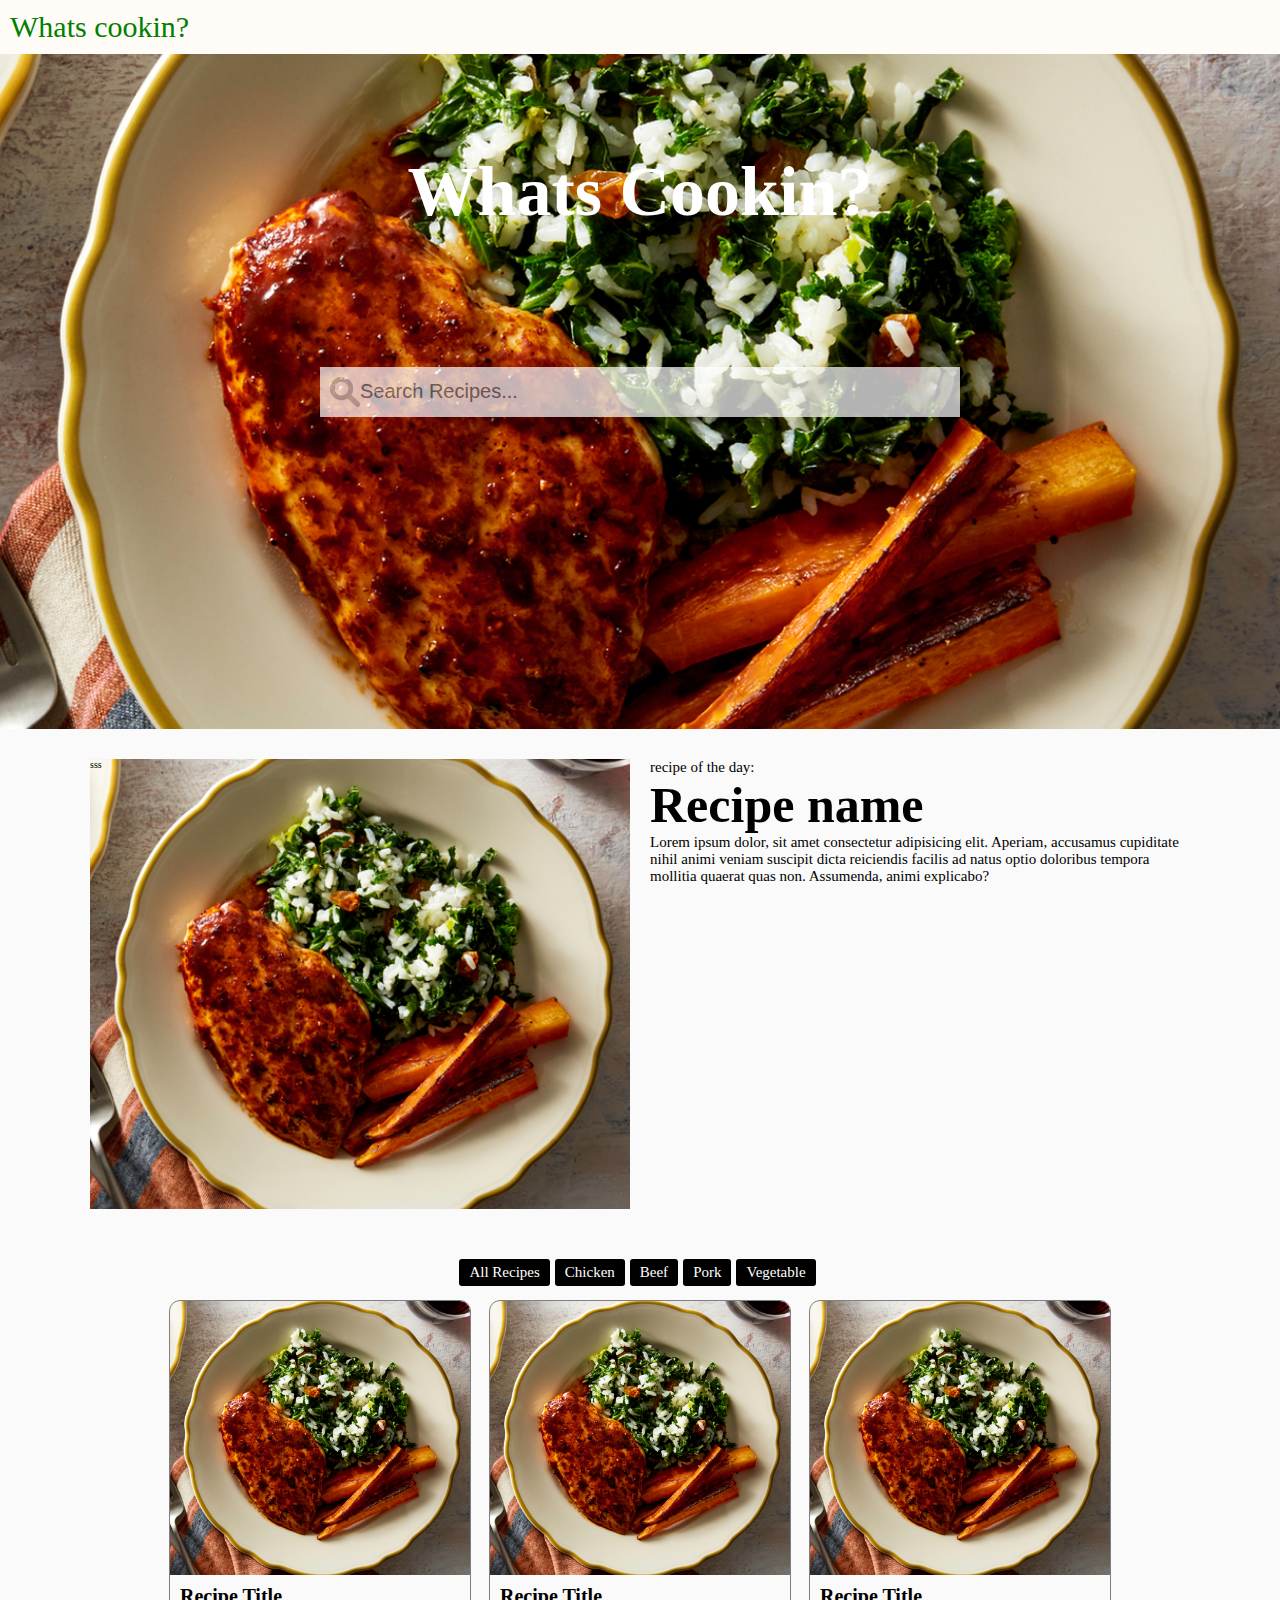
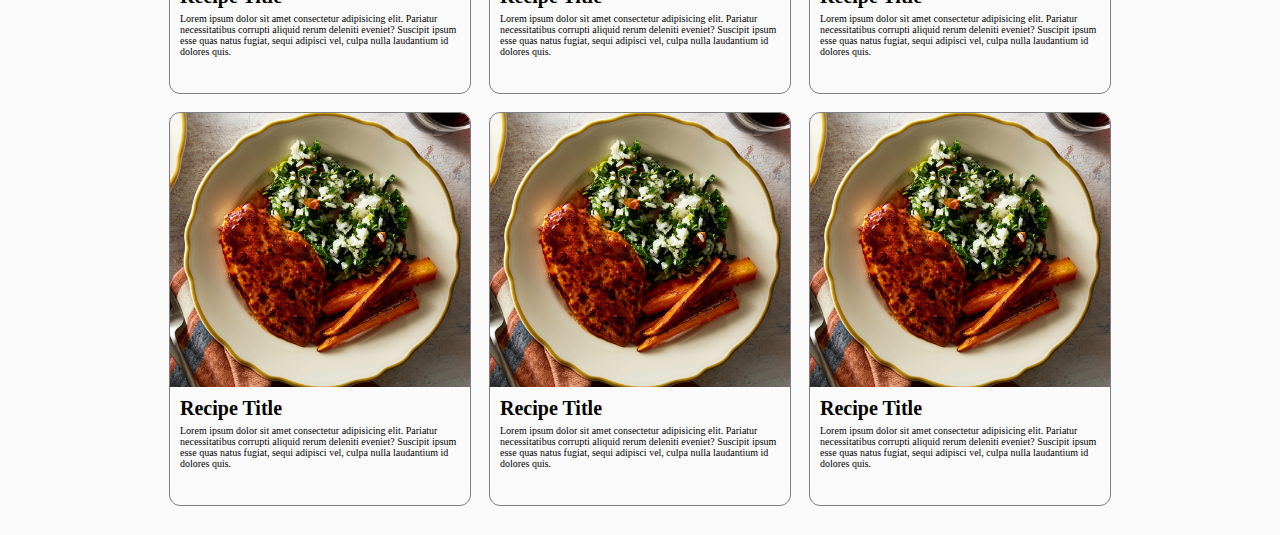
==== index.html @ bb78368f "alpha build" ====
<!DOCTYPE html>
<html>
  <head>
    <title>Static Main Menu</title>
    <link rel="stylesheet" href="general.css" />
  </head>
  <body>
    <div class="head" id="header">
      <header>
        <div class="nav-container">
          <p class="logo"><a href="index.html">Whats cookin?</a></p>

          <nav>
            <ul class="nav-links">
              <li class="nav-link"><a href="about.html"></a></li>
              <li class="nav-link"><a href="index.html"></a></li>
            </ul>
          </nav>
        </div>
      </header>
    </div>
    <div class="hero">
      <h1 class="heroText">Whats Cookin?</h1>
      <div class="searchBar">
        <input
          type="text"
          name="Whats cookin?"
          placeholder="Search Recipes..."
        />
      </div>
    </div>

    <div class="featureRecipe">
      <div class="featureImg">
sss
      </div>
      <div class="featureText">
        <p class="rod">recipe of the day:</p>
        <h1 class="featureRecipeTitle">Recipe name</h1>
        <p class="featureRecipeDescription">
          Lorem ipsum dolor, sit amet consectetur adipisicing elit. Aperiam,
          accusamus cupiditate nihil animi veniam suscipit dicta reiciendis
          facilis ad natus optio doloribus tempora mollitia quaerat quas non.
          Assumenda, animi explicabo?
        </p>
      </div>
    </div>

    <!-- <div class="container">
      <div class="filters">
        <h2>filters</h2>
        <p>filter options</p>
      </div> -->

      <div class="container">
      <nav class="filter">
      <a href="" >All Recipes</a>
      <a href="" >Chicken</a>
      <a href="" >Beef</a>
      <a href="" >Pork</a>
      <a href="" >Vegetable</a>
      </nav>

      <div class="gallery">
        <figure class="gallery-item">
          <div class="galleryImgContain">
            <img
              class="gallery-image"
              src="images/0101_FPP_Chicken-Rice_97338_WEB_SQ.png"
              alt="person writing in a notebook beside by an iPad, laptop, printed photos, spectacles, and a cup of coffee on a saucer"
            />
          </div>
          <figcaption class="recipeCaption">
            <h1 class="recipeTitle">Recipe Title</h1>
            <p class="recipeDescription">
              Lorem ipsum dolor sit amet consectetur adipisicing elit. Pariatur
              necessitatibus corrupti aliquid rerum deleniti eveniet? Suscipit
              ipsum esse quas natus fugiat, sequi adipisci vel, culpa nulla
              laudantium id dolores quis.
            </p>
          </figcaption>
        </figure>

        <figure class="gallery-item">
          <div class="galleryImgContain">
            <img
              class="gallery-image"
              src="images/0101_FPP_Chicken-Rice_97338_WEB_SQ.png"
              alt="person writing in a notebook beside by an iPad, laptop, printed photos, spectacles, and a cup of coffee on a saucer"
            />
          </div>
          <figcaption class="recipeCaption">
            <h1 class="recipeTitle">Recipe Title</h1>
            <p class="recipeDescription">
              Lorem ipsum dolor sit amet consectetur adipisicing elit. Pariatur
              necessitatibus corrupti aliquid rerum deleniti eveniet? Suscipit
              ipsum esse quas natus fugiat, sequi adipisci vel, culpa nulla
              laudantium id dolores quis.
            </p>
          </figcaption>
        </figure>

        <figure class="gallery-item">
          <div class="galleryImgContain">
            <img
              class="gallery-image"
              src="images/0101_FPP_Chicken-Rice_97338_WEB_SQ.png"
              alt="person writing in a notebook beside by an iPad, laptop, printed photos, spectacles, and a cup of coffee on a saucer"
            />
          </div>
          <figcaption class="recipeCaption">
            <h1 class="recipeTitle">Recipe Title</h1>
            <p class="recipeDescription">
              Lorem ipsum dolor sit amet consectetur adipisicing elit. Pariatur
              necessitatibus corrupti aliquid rerum deleniti eveniet? Suscipit
              ipsum esse quas natus fugiat, sequi adipisci vel, culpa nulla
              laudantium id dolores quis.
            </p>
          </figcaption>
        </figure>

        <figure class="gallery-item">
          <div class="galleryImgContain">
            <img
              class="gallery-image"
              src="images/0101_FPP_Chicken-Rice_97338_WEB_SQ.png"
              alt="person writing in a notebook beside by an iPad, laptop, printed photos, spectacles, and a cup of coffee on a saucer"
            />
          </div>
          <figcaption class="recipeCaption">
            <h1 class="recipeTitle">Recipe Title</h1>
            <p class="recipeDescription">
              Lorem ipsum dolor sit amet consectetur adipisicing elit. Pariatur
              necessitatibus corrupti aliquid rerum deleniti eveniet? Suscipit
              ipsum esse quas natus fugiat, sequi adipisci vel, culpa nulla
              laudantium id dolores quis.
            </p>
          </figcaption>
        </figure>

        <figure class="gallery-item">
          <div class="galleryImgContain">
            <img
              class="gallery-image"
              src="images/0101_FPP_Chicken-Rice_97338_WEB_SQ.png"
              alt="person writing in a notebook beside by an iPad, laptop, printed photos, spectacles, and a cup of coffee on a saucer"
            />
          </div>
          <figcaption class="recipeCaption">
            <h1 class="recipeTitle">Recipe Title</h1>
            <p class="recipeDescription">
              Lorem ipsum dolor sit amet consectetur adipisicing elit. Pariatur
              necessitatibus corrupti aliquid rerum deleniti eveniet? Suscipit
              ipsum esse quas natus fugiat, sequi adipisci vel, culpa nulla
              laudantium id dolores quis.
            </p>
          </figcaption>
        </figure>

        <figure class="gallery-item">
          <div class="galleryImgContain">
            <img
              class="gallery-image"
              src="images/0101_FPP_Chicken-Rice_97338_WEB_SQ.png"
              alt="person writing in a notebook beside by an iPad, laptop, printed photos, spectacles, and a cup of coffee on a saucer"
            />
          </div>
          <figcaption class="recipeCaption">
            <h1 class="recipeTitle">Recipe Title</h1>
            <p class="recipeDescription">
              Lorem ipsum dolor sit amet consectetur adipisicing elit. Pariatur
              necessitatibus corrupti aliquid rerum deleniti eveniet? Suscipit
              ipsum esse quas natus fugiat, sequi adipisci vel, culpa nulla
              laudantium id dolores quis.
            </p>
          </figcaption>
        </figure>
      </div>
    </div>

    <!-- <div class="hero-image">
      <div class="hero-text">
        <h1>I am John Doe</h1>
        <p>And I'm a Photographer</p>
        <button>Hire me</button>
      </div>
    </div>

    <div id="content">
      <figure class="oneRec">
        <img
          src="images/0101_FPP_Chicken-Rice_97338_WEB_SQ.png"
          alt="FPP Chicken Rice"
        />
        <figcaption>Ancho-Orange Chicken</figcaption>
      </figure>

      <figure class="oneRecOdd">
        <img
          src="images/0101_FPP_Chicken-Rice_97338_WEB_SQ.png"
          alt="FPP Chicken Rice"
        />
        <figcaption>Ancho-Orange Chicken</figcaption>
      </figure>

      <figure class="oneRec">
        <img
          src="images/0101_FPP_Chicken-Rice_97338_WEB_SQ.png"
          alt="FPP Chicken Rice"
        />
        <figcaption>Ancho-Orange Chicken</figcaption>
      </figure>
    </div> -->
    
  </body>
</html>
---- general.css ----
@import url(https://fonts.googleapis.com/css?family=Montserrat:500);

:root {
  /* Base font size */
  font-size: 10px;
}

*,
*::before,
*::after {
  box-sizing: border-box;
}

body {
  min-height: 100vh;
  background-color: #fafafa;
  margin: 0;
}

/* Nav */
.nav-container {
  width: 90%;
  margin: 0;
}

header {
  background-color: #fffbf7;
  height: auto;
}

header::after {
  content: "";
  display: table;
  clear: both;
}

.logo {
  float: left;
  margin: 1rem;
  font-size: 3rem;
  margin-bottom: 1rem;
  color: green;
}

a:link { 
	text-decoration: none;
	color: green;
}


a:visited { 
	text-decoration: none; 
	color: green;
}


a:hover { 
	text-decoration: none; 
	color: green;
}

ssd
a:active { 
	text-decoration: none; 
	color: green;
}

nav {
  float: right;
}

nav ul {
  margin: 0;
  padding: 0;
  list-style: none;
}

nav li {
  display: inline-block;
  font-size: 1.5rem;
  margin-left: 1.5rem;
  margin-top: 1rem;
}

/* Hero Image */
.hero {
  background-image: url("images/0101_FPP_Chicken-Rice_97338_WEB_SQ_hi_res.jpg");
  /* Position and center the image to scale nicely on all screens */
  background-position: center;
  background-repeat: no-repeat;
  background-size: cover;
  position: relative;
  height: 75vh;
  margin: 0 0 3rem 0;
}

.heroText {
  text-align: center;
  position: absolute;
  top: 10%;
  left: 50%;
  transform: translate(-50%, -20%);
  color: white;
  font-size: 7rem;
}

.searchBar {
  text-align: center;
  position: absolute;
  top: 50%;
  left: 50%;
  transform: translate(-50%, -50%);
  color: white;
}

.searchBar input {
  width: 50vw;
  height: 5rem;
  opacity: 70%;
  border-style: hidden;
}

input[type="text"] {
  background-image: url("images/searchIcon.png");
  background-size: 3rem;
  background-position: 10px 10px;
  background-repeat: no-repeat;
  padding-left: 40px;
  font-size: 2rem;
}

.heading {
  font-family: "Montserrat", Arial, sans-serif;
  font-size: 4rem;
  font-weight: 500;
  line-height: 1.5;
  text-align: center;
  padding: 3.5rem 0;
  color: #1a1a1a;
}

.heading span {
  display: block;
}

/* Feature Recipe */
.featureRecipe {
  display: flex;
  max-width: 110rem;
  margin: 0 auto 5rem auto
}

.featureRecipe div {
  flex: 1;
  
}

.featureImg {
  background-image: url("images/0101_FPP_Chicken-Rice_97338_WEB_SQ.png");
  background-size: cover;
  background-position: center center;
  height: 50vh;
  max-width: 75vw;

  
}

.featureText {
  padding-left: 2rem;
  margin: 0;
}

.rod {
	margin: 0;
	font-size: 1.5rem;
}

.featureRecipeTitle {
	margin: 0;
	font-size: 5rem;
}

.featureRecipeDescription{
	margin: 0;
	font-size: 1.5rem;
}

/* Full Grid */
.container {
  display: flex;
  flex-direction: column;
  width: 99%;
  max-width: 140rem;
  margin: 0 auto;
}

/* filters */
.filter{
	display: flex;
	/* align-items: center; */
	margin: 0 auto 1.5rem auto ;	
}

.filter a {
	padding: .5rem 1rem;
	background-color: black;
	color: white;
	margin-right: .5rem;
	border-radius: 3px;
	text-decoration: none;
	font-size: 1.5rem;
	
}

.filter a[aria-current] {
	background: blue;
}


/* Recipe Gallery */
.gallery {
  display: flex;
  flex-wrap: wrap;
  /* Compensate for excess margin on outer gallery flex items */
  /* margin: -1rem -1rem; */
  max-width: 100rem;
  margin: 0 auto;
  padding: 0 3rem 3rem 3rem;
  
}

.gallery-item {
  /* Minimum width of 24rem and grow to fit available space */
  flex: 1 0 24rem;
  /* Margin value should be half of grid-gap value as margins on flex items don't collapse */
  margin: 1rem;
  overflow: hidden;
  border-radius: 10px;
  outline: .25px solid grey;
  cursor: grab;
}


.gallery-image {
  display: block;
  width: 100%;
  height: 100%;
  object-fit: cover;
  transition: transform 400ms ease-out;
  overflow: hidden;
  
}

.gallery-item:hover {
	box-shadow: 0rem 0rem 1.5rem .2rem rgba(0, 0, 0, 0.4);
	transition: box-shadow 0.3s ease-in-out;
}

.gallery-image:hover {
  transform: scale(1.1);
}

/* .galleryImgContain:hover + .recipeCaption {
	text-decoration: underline;
	text-decoration-thickness: 1px;
} */

.galleryImgContain {
  overflow: hidden;
  height: 70%;
}

.recipeCaption {
  margin: 0 auto 0 1rem;
}

.recipeTitle {
  margin: 1rem auto 0 auto;
}

/* .recipeTitle:hover {
  color: red;
  cursor: grab;
} */

.recipeDescription {
  margin-top: 0.5rem;
  color: black;
}

/* Filter Menu */

/*

The following rule will only run if your browser supports CSS grid.

Remove or comment-out the code block below to see how the browser will fall-back to flexbox styling. 

*/

@supports (display: grid) {
  .gallery {
    display: grid;
    grid-template-columns: repeat(auto-fit, minmax(30rem, 1fr));
    grid-gap: 2rem;
  }

  .gallery,
  .gallery-item {
    margin: 0 auto;
    /* margin-right: 2rem; */
	
  }
}

/* #content {
  text-align: center;
}

figure img {
  max-width: 100%;
}

.oneRecOdd {
  background-color: aqua;
}

.oneRec {
  background-color: beige;
}

.hero-image {
  background-image: linear-gradient(rgba(0, 0, 0, 0.5), rgba(0, 0, 0, 0.5)),
url("images/0101_FPP_Chicken-Rice_97338_WEB_SQ.png");
  height: 100%;

  background-position: center;
  background-repeat: no-repeat;
  background-size: cover;
  position: relative;
}

.hero-text {
  text-align: center;
  position: absolute;
  top: 50%;
  left: 50%;
  transform: translate(-50%, -50%);
  color: white;
} */
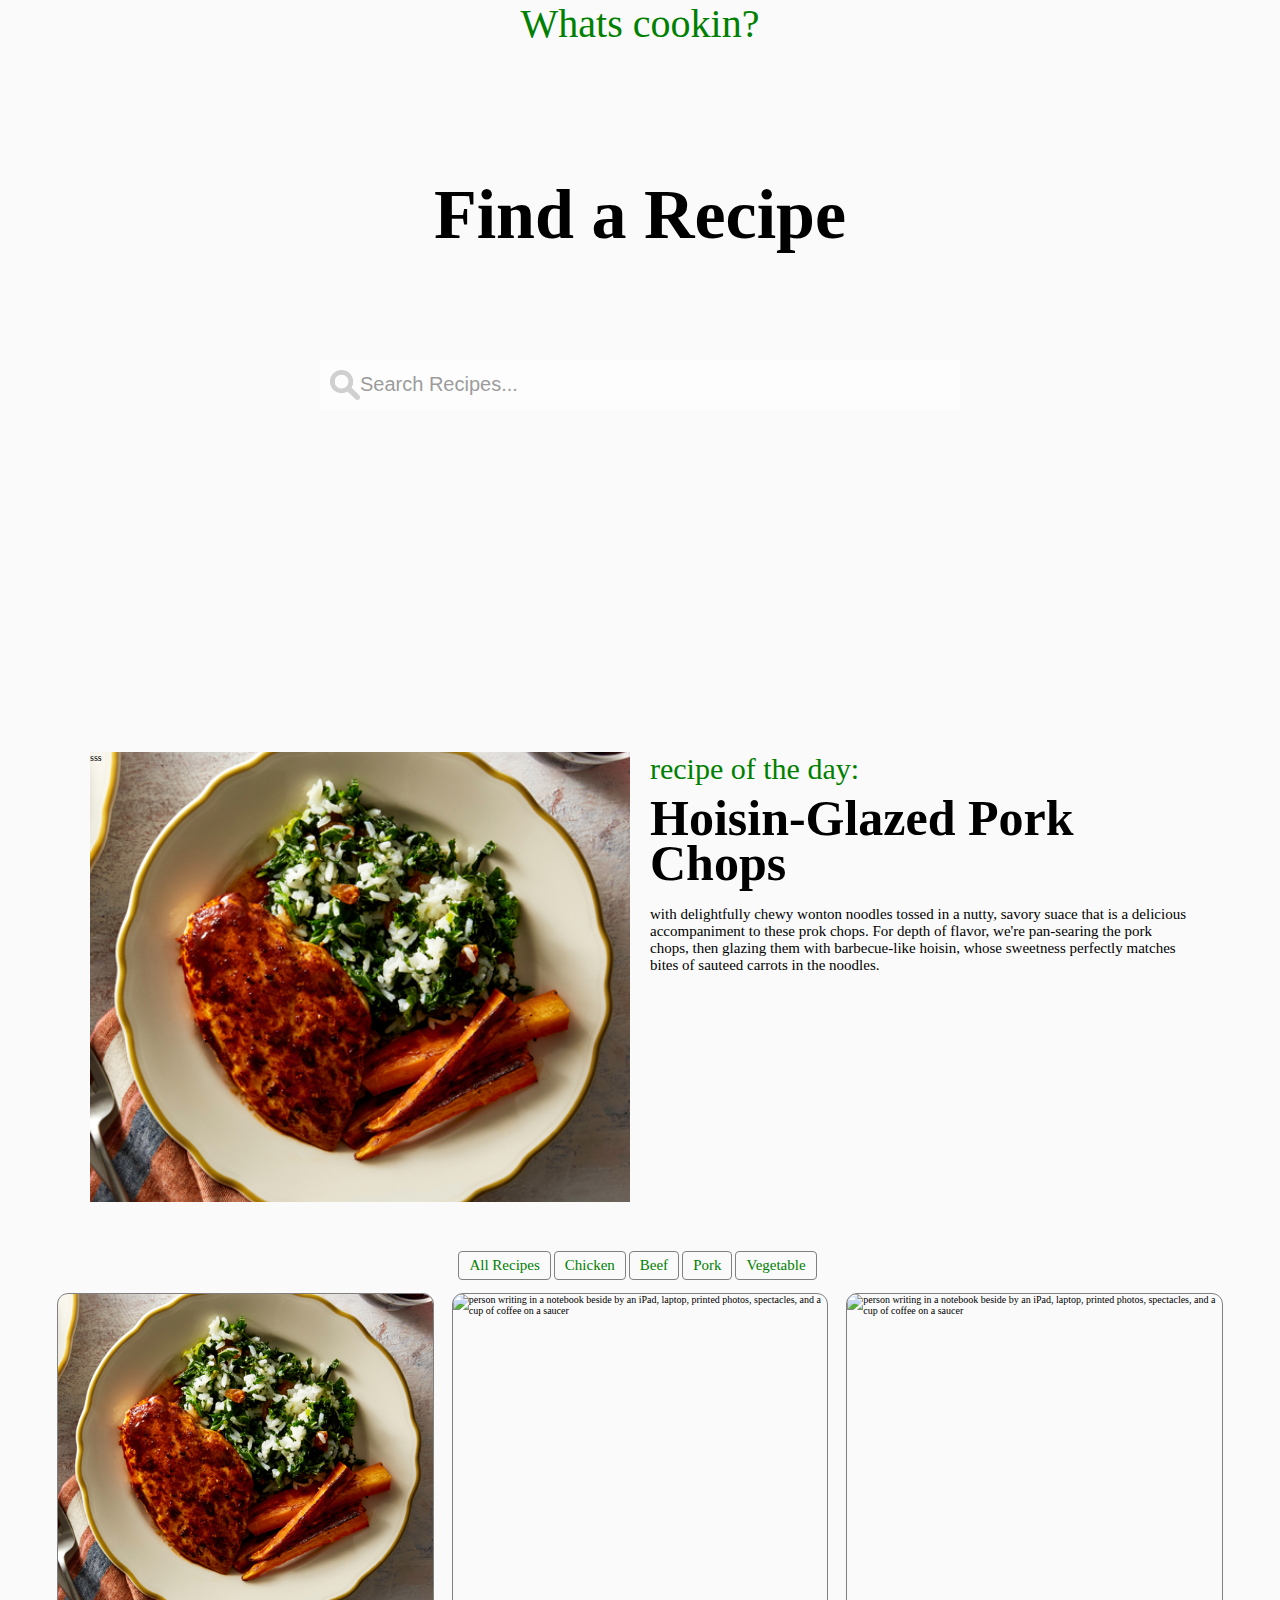
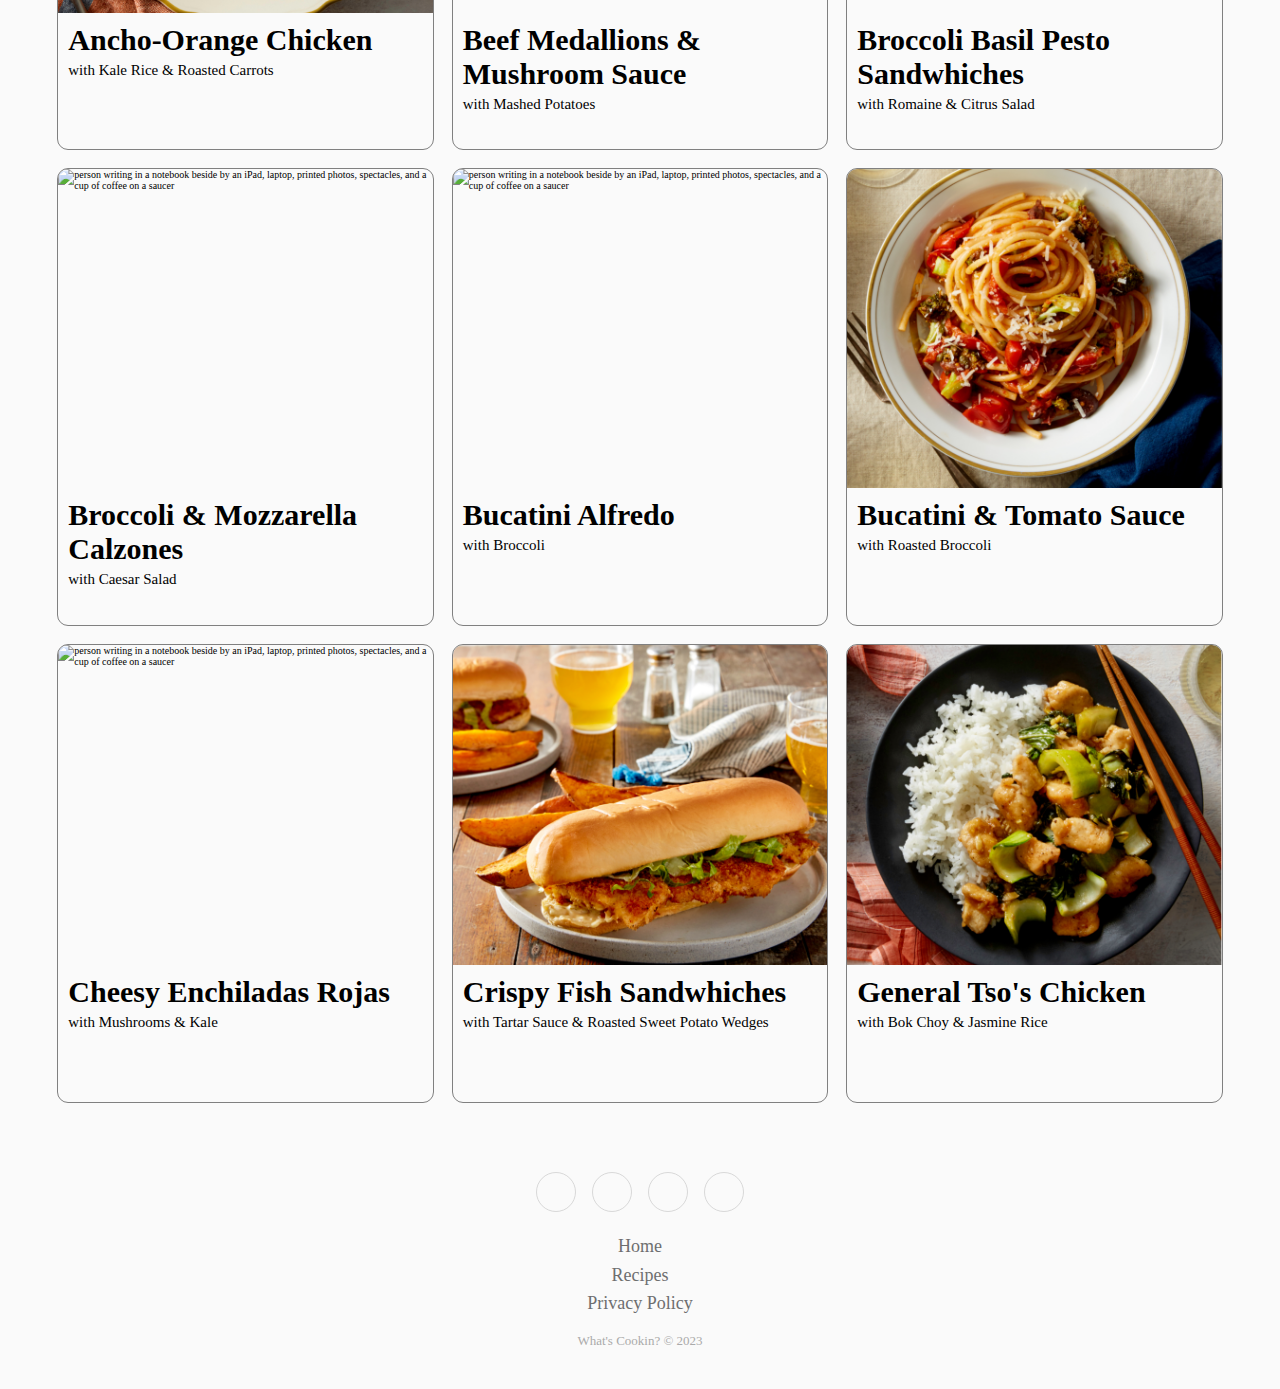
==== commit 769e5851: "added new images and titles" ====
--- a/index.html
+++ b/index.html
@@ -5,22 +5,13 @@
     <link rel="stylesheet" href="general.css" />
   </head>
   <body>
-    <div class="head" id="header">
-      <header>
-        <div class="nav-container">
-          <p class="logo"><a href="index.html">Whats cookin?</a></p>
-
-          <nav>
-            <ul class="nav-links">
-              <li class="nav-link"><a href="about.html"></a></li>
-              <li class="nav-link"><a href="index.html"></a></li>
-            </ul>
-          </nav>
+    <div class="head">
+        <div class="navContainer">
+          <p class="logo">Whats cookin?</p>
         </div>
-      </header>
     </div>
     <div class="hero">
-      <h1 class="heroText">Whats Cookin?</h1>
+      <h1 class="heroText">Find a Recipe</h1>
       <div class="searchBar">
         <input
           type="text"
@@ -31,17 +22,16 @@
     </div>
 
     <div class="featureRecipe">
-      <div class="featureImg">
-sss
-      </div>
+      <div class="featureImg">sss</div>
       <div class="featureText">
         <p class="rod">recipe of the day:</p>
-        <h1 class="featureRecipeTitle">Recipe name</h1>
+        <h1 class="featureRecipeTitle">Hoisin-Glazed Pork Chops</h1>
         <p class="featureRecipeDescription">
-          Lorem ipsum dolor, sit amet consectetur adipisicing elit. Aperiam,
-          accusamus cupiditate nihil animi veniam suscipit dicta reiciendis
-          facilis ad natus optio doloribus tempora mollitia quaerat quas non.
-          Assumenda, animi explicabo?
+          with delightfully chewy wonton noodles tossed in a nutty, savory suace
+          that is a delicious accompaniment to these prok chops. For depth of
+          flavor, we're pan-searing the pork chops, then glazing them with
+          barbecue-like hoisin, whose sweetness perfectly matches bites of
+          sauteed carrots in the noodles.
         </p>
       </div>
     </div>
@@ -52,13 +42,13 @@
         <p>filter options</p>
       </div> -->
 
-      <div class="container">
+    <div class="container">
       <nav class="filter">
-      <a href="" >All Recipes</a>
-      <a href="" >Chicken</a>
-      <a href="" >Beef</a>
-      <a href="" >Pork</a>
-      <a href="" >Vegetable</a>
+        <a href="">All Recipes</a>
+        <a href="">Chicken</a>
+        <a href="">Beef</a>
+        <a href="">Pork</a>
+        <a href="">Vegetable</a>
       </nav>
 
       <div class="gallery">
@@ -71,12 +61,107 @@
             />
           </div>
           <figcaption class="recipeCaption">
-            <h1 class="recipeTitle">Recipe Title</h1>
+            <h1 class="recipeTitle">Ancho-Orange Chicken</h1>
+            <p class="recipeDescription">with Kale Rice & Roasted Carrots</p>
+          </figcaption>
+        </figure>
+
+        <figure class="gallery-item">
+          <div class="galleryImgContain">
+            <img
+              class="gallery-image"
+              src="images/beefMedallions.png"
+              alt="person writing in a notebook beside by an iPad, laptop, printed photos, spectacles, and a cup of coffee on a saucer"
+            />
+          </div>
+          <figcaption class="recipeCaption">
+            <h1 class="recipeTitle">Beef Medallions & Mushroom Sauce</h1>
+            <p class="recipeDescription">with Mashed Potatoes</p>
+          </figcaption>
+        </figure>
+
+        <figure class="gallery-item">
+          <div class="galleryImgContain">
+            <img
+              class="gallery-image"
+              src="images/broccoliBasil.png"
+              alt="person writing in a notebook beside by an iPad, laptop, printed photos, spectacles, and a cup of coffee on a saucer"
+            />
+          </div>
+          <figcaption class="recipeCaption">
+            <h1 class="recipeTitle">Broccoli Basil Pesto Sandwhiches</h1>
+            <p class="recipeDescription">with Romaine & Citrus Salad</p>
+          </figcaption>
+        </figure>
+
+        <figure class="gallery-item">
+          <div class="galleryImgContain">
+            <img
+              class="gallery-image"
+              src="images/BrocolliMozzarellaCalzones.png"
+              alt="person writing in a notebook beside by an iPad, laptop, printed photos, spectacles, and a cup of coffee on a saucer"
+            />
+          </div>
+          <figcaption class="recipeCaption">
+            <h1 class="recipeTitle">Broccoli & Mozzarella Calzones</h1>
+            <p class="recipeDescription">with Caesar Salad</p>
+          </figcaption>
+        </figure>
+
+        <figure class="gallery-item">
+          <div class="galleryImgContain">
+            <img
+              class="gallery-image"
+              src="images/bucatiniAlfredo.png"
+              alt="person writing in a notebook beside by an iPad, laptop, printed photos, spectacles, and a cup of coffee on a saucer"
+            />
+          </div>
+          <figcaption class="recipeCaption">
+            <h1 class="recipeTitle">Bucatini Alfredo</h1>
+            <p class="recipeDescription">with Broccoli</p>
+          </figcaption>
+        </figure>
+
+        <figure class="gallery-item">
+          <div class="galleryImgContain">
+            <img
+              class="gallery-image"
+              src="images/bucatiniTomato.png"
+              alt="person writing in a notebook beside by an iPad, laptop, printed photos, spectacles, and a cup of coffee on a saucer"
+            />
+          </div>
+          <figcaption class="recipeCaption">
+            <h1 class="recipeTitle">Bucatini & Tomato Sauce</h1>
+            <p class="recipeDescription">with Roasted Broccoli</p>
+          </figcaption>
+        </figure>
+
+        <figure class="gallery-item">
+          <div class="galleryImgContain">
+            <img
+              class="gallery-image"
+              src="images/cheesyEnchiladas.png"
+              alt="person writing in a notebook beside by an iPad, laptop, printed photos, spectacles, and a cup of coffee on a saucer"
+            />
+          </div>
+          <figcaption class="recipeCaption">
+            <h1 class="recipeTitle">Cheesy Enchiladas Rojas</h1>
+            <p class="recipeDescription">with Mushrooms & Kale</p>
+          </figcaption>
+        </figure>
+
+        <figure class="gallery-item">
+          <div class="galleryImgContain">
+            <img
+              class="gallery-image"
+              src="images/crispyFishSandwhiches.png"
+              alt="person writing in a notebook beside by an iPad, laptop, printed photos, spectacles, and a cup of coffee on a saucer"
+            />
+          </div>
+          <figcaption class="recipeCaption">
+            <h1 class="recipeTitle">Crispy Fish Sandwhiches</h1>
             <p class="recipeDescription">
-              Lorem ipsum dolor sit amet consectetur adipisicing elit. Pariatur
-              necessitatibus corrupti aliquid rerum deleniti eveniet? Suscipit
-              ipsum esse quas natus fugiat, sequi adipisci vel, culpa nulla
-              laudantium id dolores quis.
+              with Tartar Sauce & Roasted Sweet Potato Wedges
             </p>
           </figcaption>
         </figure>
@@ -85,94 +170,13 @@
           <div class="galleryImgContain">
             <img
               class="gallery-image"
-              src="images/0101_FPP_Chicken-Rice_97338_WEB_SQ.png"
-              alt="person writing in a notebook beside by an iPad, laptop, printed photos, spectacles, and a cup of coffee on a saucer"
-            />
-          </div>
-          <figcaption class="recipeCaption">
-            <h1 class="recipeTitle">Recipe Title</h1>
-            <p class="recipeDescription">
-              Lorem ipsum dolor sit amet consectetur adipisicing elit. Pariatur
-              necessitatibus corrupti aliquid rerum deleniti eveniet? Suscipit
-              ipsum esse quas natus fugiat, sequi adipisci vel, culpa nulla
-              laudantium id dolores quis.
-            </p>
-          </figcaption>
-        </figure>
-
-        <figure class="gallery-item">
-          <div class="galleryImgContain">
-            <img
-              class="gallery-image"
-              src="images/0101_FPP_Chicken-Rice_97338_WEB_SQ.png"
-              alt="person writing in a notebook beside by an iPad, laptop, printed photos, spectacles, and a cup of coffee on a saucer"
-            />
-          </div>
-          <figcaption class="recipeCaption">
-            <h1 class="recipeTitle">Recipe Title</h1>
-            <p class="recipeDescription">
-              Lorem ipsum dolor sit amet consectetur adipisicing elit. Pariatur
-              necessitatibus corrupti aliquid rerum deleniti eveniet? Suscipit
-              ipsum esse quas natus fugiat, sequi adipisci vel, culpa nulla
-              laudantium id dolores quis.
-            </p>
-          </figcaption>
-        </figure>
-
-        <figure class="gallery-item">
-          <div class="galleryImgContain">
-            <img
-              class="gallery-image"
-              src="images/0101_FPP_Chicken-Rice_97338_WEB_SQ.png"
-              alt="person writing in a notebook beside by an iPad, laptop, printed photos, spectacles, and a cup of coffee on a saucer"
-            />
-          </div>
-          <figcaption class="recipeCaption">
-            <h1 class="recipeTitle">Recipe Title</h1>
-            <p class="recipeDescription">
-              Lorem ipsum dolor sit amet consectetur adipisicing elit. Pariatur
-              necessitatibus corrupti aliquid rerum deleniti eveniet? Suscipit
-              ipsum esse quas natus fugiat, sequi adipisci vel, culpa nulla
-              laudantium id dolores quis.
-            </p>
-          </figcaption>
-        </figure>
-
-        <figure class="gallery-item">
-          <div class="galleryImgContain">
-            <img
-              class="gallery-image"
-              src="images/0101_FPP_Chicken-Rice_97338_WEB_SQ.png"
-              alt="person writing in a notebook beside by an iPad, laptop, printed photos, spectacles, and a cup of coffee on a saucer"
-            />
-          </div>
-          <figcaption class="recipeCaption">
-            <h1 class="recipeTitle">Recipe Title</h1>
-            <p class="recipeDescription">
-              Lorem ipsum dolor sit amet consectetur adipisicing elit. Pariatur
-              necessitatibus corrupti aliquid rerum deleniti eveniet? Suscipit
-              ipsum esse quas natus fugiat, sequi adipisci vel, culpa nulla
-              laudantium id dolores quis.
-            </p>
-          </figcaption>
-        </figure>
-
-        <figure class="gallery-item">
-          <div class="galleryImgContain">
-            <img
-              class="gallery-image"
-              src="images/0101_FPP_Chicken-Rice_97338_WEB_SQ.png"
-              alt="person writing in a notebook beside by an iPad, laptop, printed photos, spectacles, and a cup of coffee on a saucer"
-            />
-          </div>
-          <figcaption class="recipeCaption">
-            <h1 class="recipeTitle">Recipe Title</h1>
-            <p class="recipeDescription">
-              Lorem ipsum dolor sit amet consectetur adipisicing elit. Pariatur
-              necessitatibus corrupti aliquid rerum deleniti eveniet? Suscipit
-              ipsum esse quas natus fugiat, sequi adipisci vel, culpa nulla
-              laudantium id dolores quis.
-            </p>
+              src="images/generalTsos.png"
+              alt="person writing in a notebook beside by an iPad, laptop, printed photos, spectacles, and a cup of coffee on a saucer"
+            />
+          </div>
+          <figcaption class="recipeCaption">
+            <h1 class="recipeTitle">General Tso's Chicken</h1>
+            <p class="recipeDescription">with Bok Choy & Jasmine Rice</p>
           </figcaption>
         </figure>
       </div>
@@ -211,6 +215,22 @@
         <figcaption>Ancho-Orange Chicken</figcaption>
       </figure>
     </div> -->
-    
+
+    <div class="footer-basic">
+      <footer>
+        <div class="social">
+          <a href="#"><i class="icon ion-social-instagram"></i></a
+          ><a href="#"><i class="icon ion-social-snapchat"></i></a
+          ><a href="#"><i class="icon ion-social-twitter"></i></a
+          ><a href="#"><i class="icon ion-social-facebook"></i></a>
+        </div>
+        <ul class="list-inline">
+          <li class="list-inline-item"><a href="#">Home</a></li>
+          <li class="list-inline-item"><a href="#">Recipes</a></li>
+          <li class="list-inline-item"><a href="#">Privacy Policy</a></li>
+        </ul>
+        <p class="copyright">What's Cookin? © 2023</p>
+      </footer>
+    </div>
   </body>
 </html>
--- a/general.css
+++ b/general.css
@@ -17,30 +17,24 @@
   margin: 0;
 }
 
-/* Nav */
-.nav-container {
-  width: 90%;
-  margin: 0;
-}
-
-header {
-  background-color: #fffbf7;
-  height: auto;
-}
-
-header::after {
-  content: "";
-  display: table;
-  clear: both;
-}
+/* Header */
+
+
 
 .logo {
-  float: left;
-  margin: 1rem;
-  font-size: 3rem;
-  margin-bottom: 1rem;
+  font-size: 4rem;
+  display: block;
+  width: 100%;
+  margin: 0 auto;
+  width: 30rem;
+  text-align: center;
   color: green;
 }
+
+.logo:hover {
+  cursor: pointer;
+}
+
 
 a:link { 
 	text-decoration: none;
@@ -59,15 +53,15 @@
 	color: green;
 }
 
-ssd
+
 a:active { 
 	text-decoration: none; 
 	color: green;
 }
 
-nav {
+/* nav {
   float: right;
-}
+} */
 
 nav ul {
   margin: 0;
@@ -84,7 +78,7 @@
 
 /* Hero Image */
 .hero {
-  background-image: url("images/0101_FPP_Chicken-Rice_97338_WEB_SQ_hi_res.jpg");
+  background-image: url("images/hero3.jpeg");
   /* Position and center the image to scale nicely on all screens */
   background-position: center;
   background-repeat: no-repeat;
@@ -94,14 +88,18 @@
   margin: 0 0 3rem 0;
 }
 
+
+
 .heroText {
   text-align: center;
   position: absolute;
-  top: 10%;
+  top: 15%;
   left: 50%;
   transform: translate(-50%, -20%);
-  color: white;
+  color: black;
   font-size: 7rem;
+  stroke: 10px #1a1a1a;
+  line-height: 6.5rem;
 }
 
 .searchBar {
@@ -161,23 +159,39 @@
   background-position: center center;
   height: 50vh;
   max-width: 75vw;
-
-  
+  transition: transform 400ms ease-out;
+}
+
+.featureImg:hover {
+	transform: scale(1.01);
+}
+
+.featureImg:hover {
+  cursor: pointer;
 }
 
 .featureText {
   padding-left: 2rem;
   margin: 0;
+  padding-top: 0;
 }
 
 .rod {
-	margin: 0;
-	font-size: 1.5rem;
+	margin: 0 0 1rem 0;
+	font-size: 3rem;
+  color: green;
+  
 }
 
 .featureRecipeTitle {
-	margin: 0;
+	margin: 0 0 2rem 0;
 	font-size: 5rem;
+  line-height: 4.5rem;
+}
+
+.featureRecipeTitle:hover {
+  color: rgb(76, 76, 76);
+  cursor: pointer;
 }
 
 .featureRecipeDescription{
@@ -203,17 +217,17 @@
 
 .filter a {
 	padding: .5rem 1rem;
-	background-color: black;
-	color: white;
+	background-color: #fafafa;
+	color: green;
 	margin-right: .5rem;
 	border-radius: 3px;
 	text-decoration: none;
 	font-size: 1.5rem;
-	
-}
-
-.filter a[aria-current] {
-	background: blue;
+	outline: .25px solid grey;
+}
+
+.filter a:hover {
+  background-color: rgb(207, 207, 207);
 }
 
 
@@ -223,21 +237,21 @@
   flex-wrap: wrap;
   /* Compensate for excess margin on outer gallery flex items */
   /* margin: -1rem -1rem; */
-  max-width: 100rem;
+  /* max-width: 100rem; */
   margin: 0 auto;
   padding: 0 3rem 3rem 3rem;
   
 }
 
 .gallery-item {
-  /* Minimum width of 24rem and grow to fit available space */
-  flex: 1 0 24rem;
-  /* Margin value should be half of grid-gap value as margins on flex items don't collapse */
-  margin: 1rem;
+  flex: 0 0 30%; /* Set the width for each item */
+  width: 100%; /* Fixed width for each item */
+  margin: 1.5%; /* Adjust the margin to create some spacing between items */
   overflow: hidden;
   border-radius: 10px;
   outline: .25px solid grey;
-  cursor: grab;
+  cursor: pointer;
+  box-sizing: border-box; /* Ensure padding and border are included in the width */
 }
 
 
@@ -275,17 +289,19 @@
 }
 
 .recipeTitle {
-  margin: 1rem auto 0 auto;
+  margin: 1rem 2rem 0 auto;
+  font-size: 3rem;
 }
 
 /* .recipeTitle:hover {
   color: red;
-  cursor: grab;
+  cursor: pointer;
 } */
 
 .recipeDescription {
   margin-top: 0.5rem;
   color: black;
+  font-size: 1.5rem;
 }
 
 /* Filter Menu */
@@ -313,6 +329,67 @@
   }
 }
 
+.footer-basic {
+  padding:40px 0;
+  background-color:#fafafa;
+  color:#4b4c4d;
+}
+
+.footer-basic ul {
+  padding:0;
+  list-style:none;
+  text-align:center;
+  font-size:18px;
+  line-height:1.6;
+  margin-bottom:0;
+}
+
+.footer-basic li {
+  padding:0 10px;
+}
+
+.footer-basic ul a {
+  color:inherit;
+  text-decoration:none;
+  opacity:0.8;
+}
+
+.footer-basic ul a:hover {
+  opacity:1;
+}
+
+.footer-basic .social {
+  text-align:center; 
+}
+
+.footer-basic .social > a {
+  font-size:24px;
+  width:40px;
+  height:40px;
+  line-height:40px;
+  display:inline-block;
+  text-align:center;
+  border-radius:50%;
+  border:1px solid #ccc;
+  margin:0 8px;
+  color:inherit;
+  opacity:0.75;
+}
+
+.footer-basic .social > a:hover {
+  opacity:0.9;
+}
+
+.footer-basic .copyright {
+  margin-top:15px;
+  text-align:center;
+  font-size:13px;
+  color:#aaa;
+  margin-bottom:0;
+}
+
+/* Credit to https://epicbootstrap.com/snippets/footer-basic */
+
 /* #content {
   text-align: center;
 }
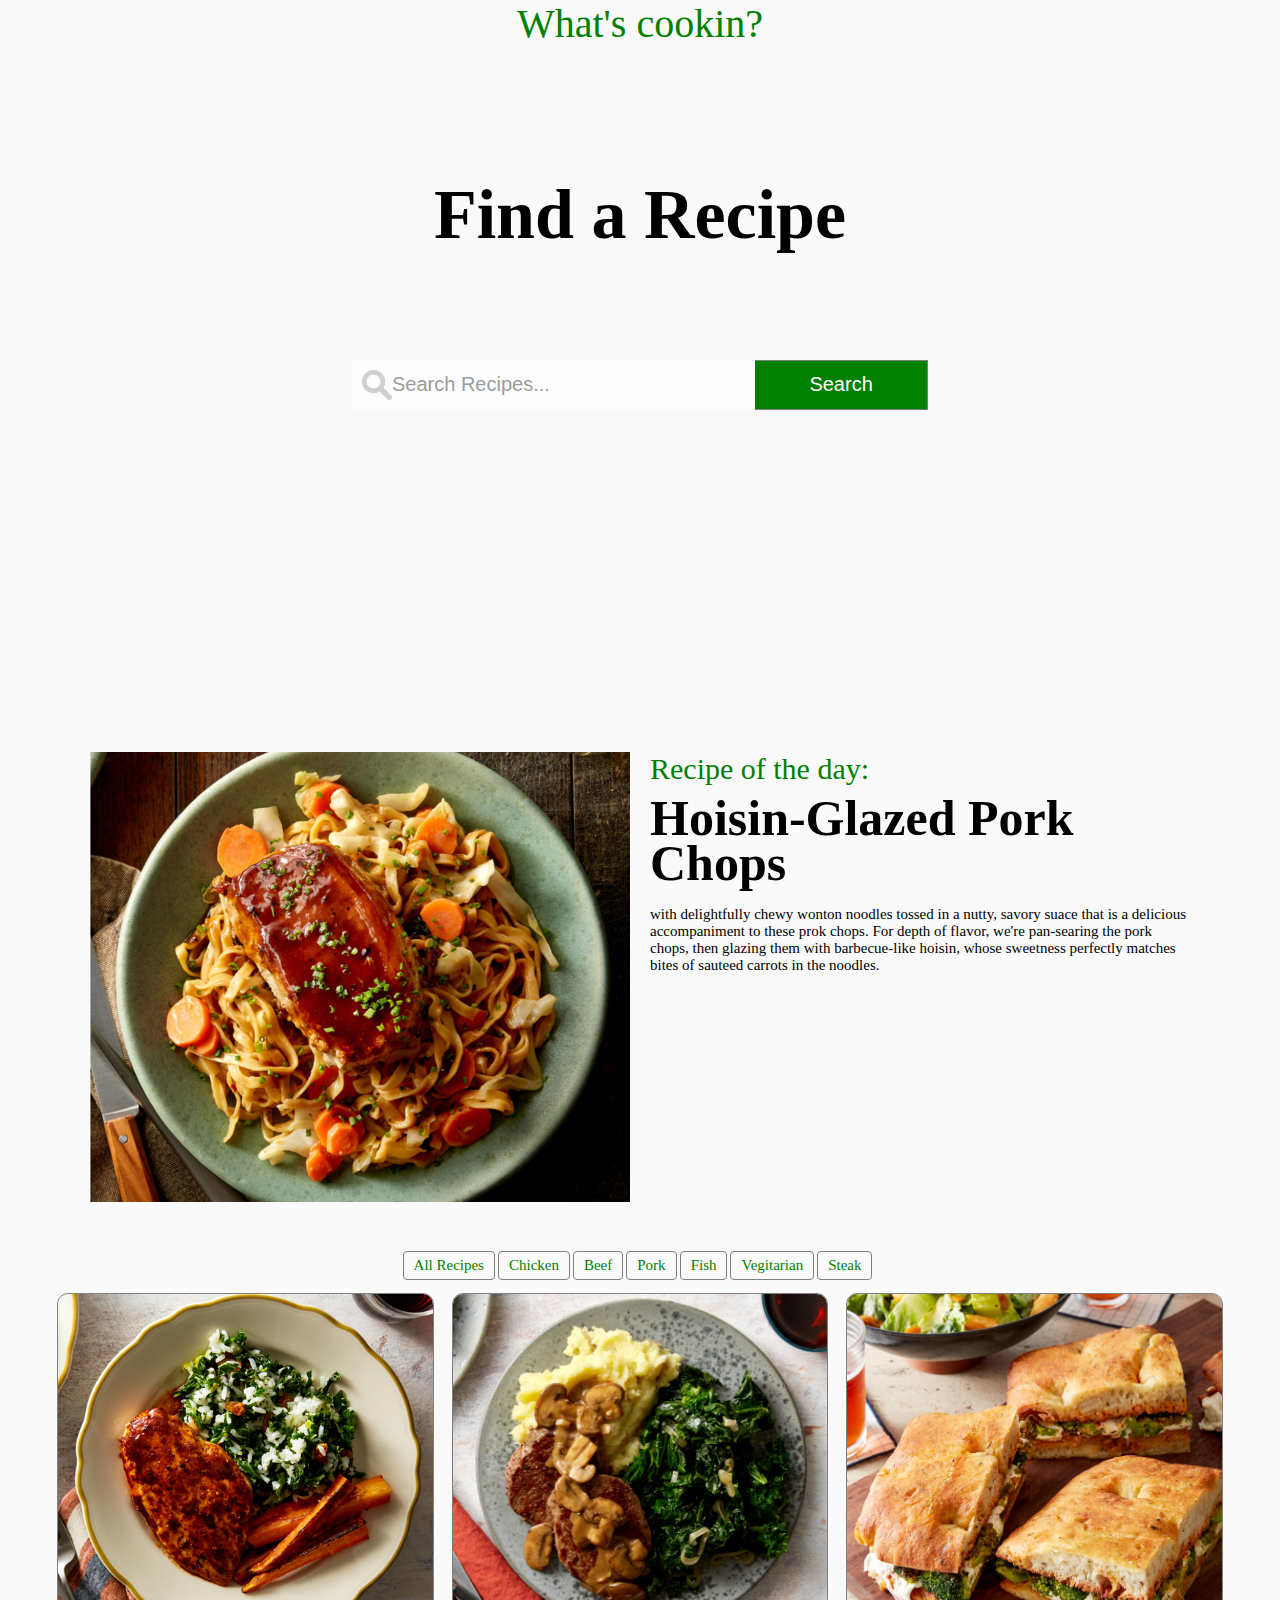
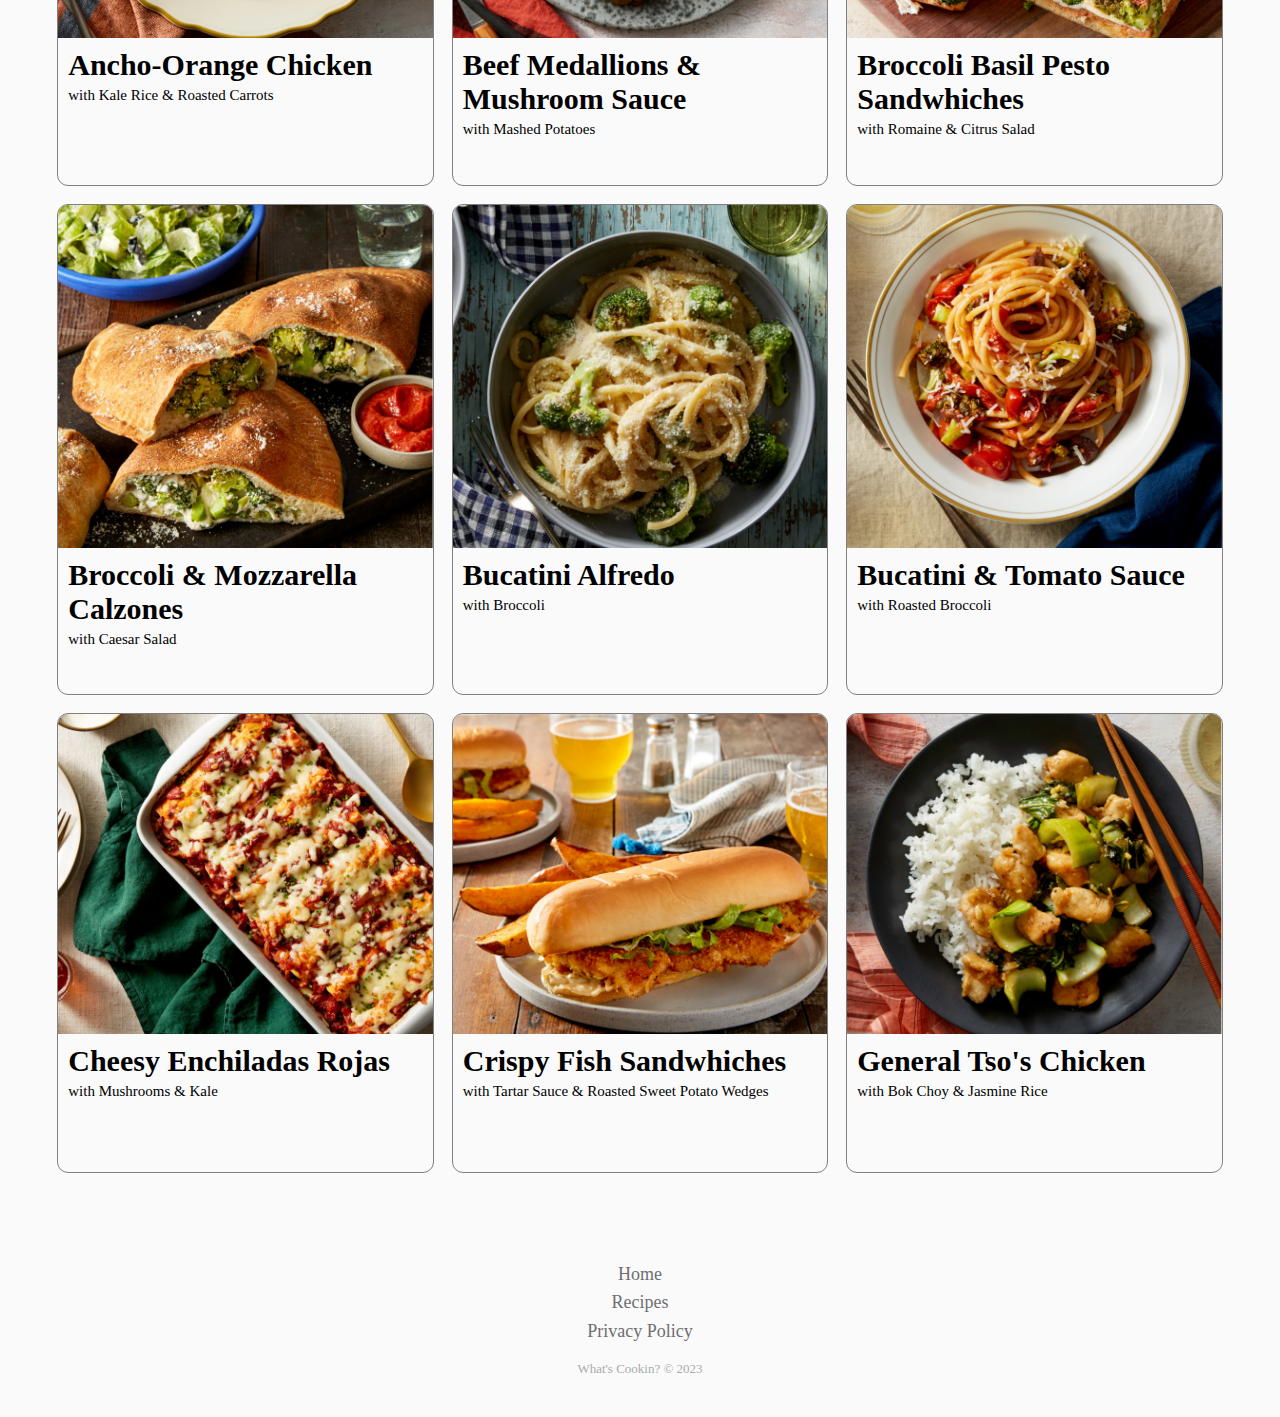
==== commit cbf8e4a2: "hwk02" ====
--- a/index.html
+++ b/index.html
@@ -7,24 +7,21 @@
   <body>
     <div class="head">
         <div class="navContainer">
-          <p class="logo">Whats cookin?</p>
+          <p class="logo">What's cookin?</p>
         </div>
     </div>
     <div class="hero">
       <h1 class="heroText">Find a Recipe</h1>
-      <div class="searchBar">
-        <input
-          type="text"
-          name="Whats cookin?"
-          placeholder="Search Recipes..."
-        />
-      </div>
+      <form class="searchBar">
+        <input type="text" name="Whats cookin?" placeholder="Search Recipes..." />
+        <button type="submited">Search</button>
+      </form>
     </div>
 
     <div class="featureRecipe">
-      <div class="featureImg">sss</div>
+      <div class="featureImg"></div>
       <div class="featureText">
-        <p class="rod">recipe of the day:</p>
+        <p class="rod">Recipe of the day:</p>
         <h1 class="featureRecipeTitle">Hoisin-Glazed Pork Chops</h1>
         <p class="featureRecipeDescription">
           with delightfully chewy wonton noodles tossed in a nutty, savory suace
@@ -48,7 +45,9 @@
         <a href="">Chicken</a>
         <a href="">Beef</a>
         <a href="">Pork</a>
-        <a href="">Vegetable</a>
+        <a href="">Fish</a>
+        <a href="">Vegitarian</a>
+        <a href="">Steak</a>
       </nav>
 
       <div class="gallery">
@@ -57,7 +56,7 @@
             <img
               class="gallery-image"
               src="images/0101_FPP_Chicken-Rice_97338_WEB_SQ.png"
-              alt="person writing in a notebook beside by an iPad, laptop, printed photos, spectacles, and a cup of coffee on a saucer"
+              alt=""
             />
           </div>
           <figcaption class="recipeCaption">
@@ -70,7 +69,7 @@
           <div class="galleryImgContain">
             <img
               class="gallery-image"
-              src="images/beefMedallions.png"
+              src="images/beefMedallions.jpg"
               alt="person writing in a notebook beside by an iPad, laptop, printed photos, spectacles, and a cup of coffee on a saucer"
             />
           </div>
@@ -84,7 +83,7 @@
           <div class="galleryImgContain">
             <img
               class="gallery-image"
-              src="images/broccoliBasil.png"
+              src="images/broccoliBasil.jpg"
               alt="person writing in a notebook beside by an iPad, laptop, printed photos, spectacles, and a cup of coffee on a saucer"
             />
           </div>
@@ -98,7 +97,7 @@
           <div class="galleryImgContain">
             <img
               class="gallery-image"
-              src="images/BrocolliMozzarellaCalzones.png"
+              src="images/BrocolliMozzarellaCalzones.jpg"
               alt="person writing in a notebook beside by an iPad, laptop, printed photos, spectacles, and a cup of coffee on a saucer"
             />
           </div>
@@ -112,7 +111,7 @@
           <div class="galleryImgContain">
             <img
               class="gallery-image"
-              src="images/bucatiniAlfredo.png"
+              src="images/bucatiniAlfredo.jpg"
               alt="person writing in a notebook beside by an iPad, laptop, printed photos, spectacles, and a cup of coffee on a saucer"
             />
           </div>
@@ -126,7 +125,7 @@
           <div class="galleryImgContain">
             <img
               class="gallery-image"
-              src="images/bucatiniTomato.png"
+              src="images/bucatiniTomato.jpg"
               alt="person writing in a notebook beside by an iPad, laptop, printed photos, spectacles, and a cup of coffee on a saucer"
             />
           </div>
@@ -140,7 +139,7 @@
           <div class="galleryImgContain">
             <img
               class="gallery-image"
-              src="images/cheesyEnchiladas.png"
+              src="images/cheesyEnchiladas.jpg"
               alt="person writing in a notebook beside by an iPad, laptop, printed photos, spectacles, and a cup of coffee on a saucer"
             />
           </div>
@@ -154,7 +153,7 @@
           <div class="galleryImgContain">
             <img
               class="gallery-image"
-              src="images/crispyFishSandwhiches.png"
+              src="images/crispyFishSandwhiches.jpg"
               alt="person writing in a notebook beside by an iPad, laptop, printed photos, spectacles, and a cup of coffee on a saucer"
             />
           </div>
@@ -170,7 +169,7 @@
           <div class="galleryImgContain">
             <img
               class="gallery-image"
-              src="images/generalTsos.png"
+              src="images/generalTsos.jpg"
               alt="person writing in a notebook beside by an iPad, laptop, printed photos, spectacles, and a cup of coffee on a saucer"
             />
           </div>
@@ -193,7 +192,7 @@
     <div id="content">
       <figure class="oneRec">
         <img
-          src="images/0101_FPP_Chicken-Rice_97338_WEB_SQ.png"
+          src="images/0101_FPP_Chicken-Rice_97338_WEB_SQ.jpg"
           alt="FPP Chicken Rice"
         />
         <figcaption>Ancho-Orange Chicken</figcaption>
@@ -201,7 +200,7 @@
 
       <figure class="oneRecOdd">
         <img
-          src="images/0101_FPP_Chicken-Rice_97338_WEB_SQ.png"
+          src="images/0101_FPP_Chicken-Rice_97338_WEB_SQ.jpg"
           alt="FPP Chicken Rice"
         />
         <figcaption>Ancho-Orange Chicken</figcaption>
@@ -209,7 +208,7 @@
 
       <figure class="oneRec">
         <img
-          src="images/0101_FPP_Chicken-Rice_97338_WEB_SQ.png"
+          src="images/0101_FPP_Chicken-Rice_97338_WEB_SQ.jpg"
           alt="FPP Chicken Rice"
         />
         <figcaption>Ancho-Orange Chicken</figcaption>
@@ -218,12 +217,12 @@
 
     <div class="footer-basic">
       <footer>
-        <div class="social">
+        <!-- <div class="social">
           <a href="#"><i class="icon ion-social-instagram"></i></a
           ><a href="#"><i class="icon ion-social-snapchat"></i></a
           ><a href="#"><i class="icon ion-social-twitter"></i></a
           ><a href="#"><i class="icon ion-social-facebook"></i></a>
-        </div>
+        </div> -->
         <ul class="list-inline">
           <li class="list-inline-item"><a href="#">Home</a></li>
           <li class="list-inline-item"><a href="#">Recipes</a></li>
--- a/general.css
+++ b/general.css
@@ -109,13 +109,16 @@
   left: 50%;
   transform: translate(-50%, -50%);
   color: white;
+  width: 45vw;
 }
 
 .searchBar input {
-  width: 50vw;
+  
   height: 5rem;
   opacity: 70%;
   border-style: hidden;
+  float: left;
+  width: 70%;
 }
 
 input[type="text"] {
@@ -125,6 +128,40 @@
   background-repeat: no-repeat;
   padding-left: 40px;
   font-size: 2rem;
+ 
+}
+
+form.searchBar button {
+  float: right;
+  
+  width: 30%;
+  padding: 10px;
+  background: green;
+  color: white;
+  font-size: 2rem;
+  border: 1px solid grey;
+  border-left: none; /* Prevent double borders */
+  cursor: pointer;
+  height: 5rem;
+}
+
+form.searchBar button:hover {
+  opacity: 80%;
+}
+
+@media screen and (max-width: 650px) {
+  .searchBar {
+    width: 75vw;
+  }
+
+  .heroText {
+    font-size: 4rem;
+    top: 30%;
+  }
+
+  /* .searchBar input {
+    width
+  } */
 }
 
 .heading {
@@ -154,7 +191,7 @@
 }
 
 .featureImg {
-  background-image: url("images/0101_FPP_Chicken-Rice_97338_WEB_SQ.png");
+  background-image: url("images/hoisinGlazed.jpg");
   background-size: cover;
   background-position: center center;
   height: 50vh;
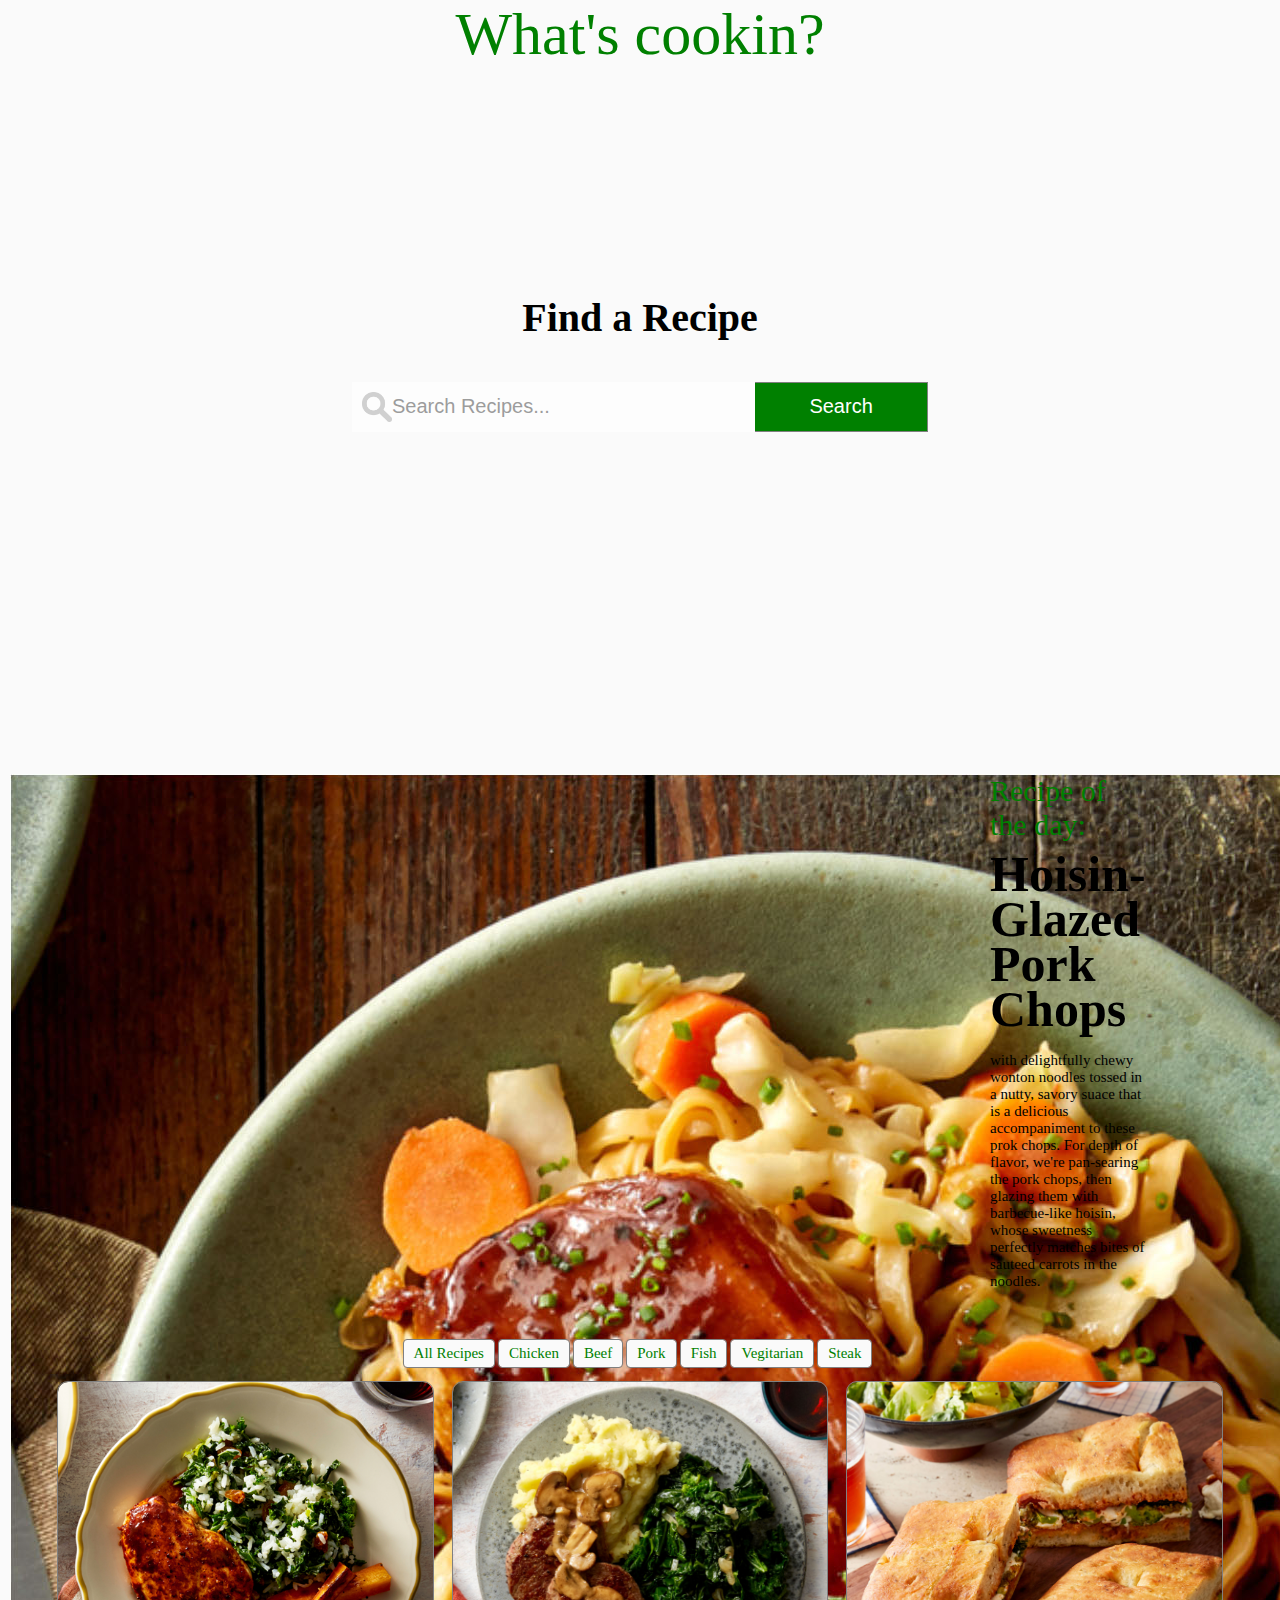
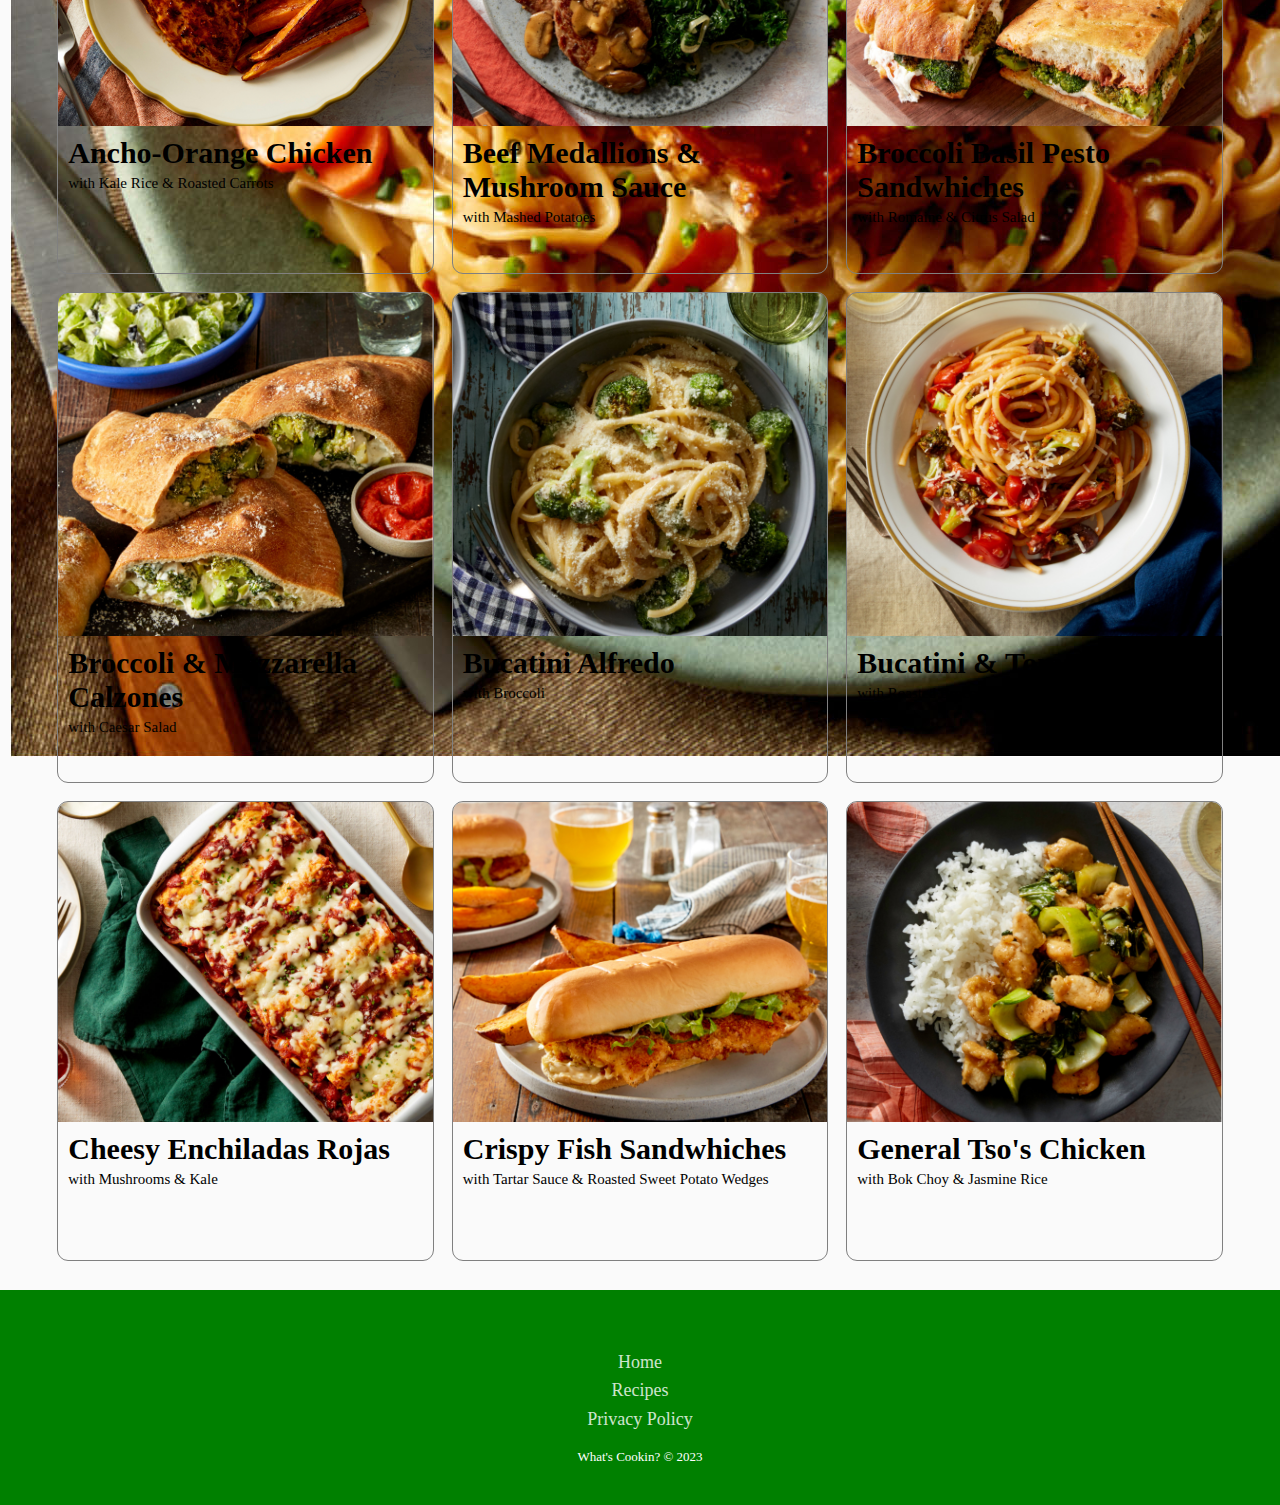
==== commit c9485b1e: "alpha" ====
--- a/index.html
+++ b/index.html
@@ -6,20 +6,26 @@
   </head>
   <body>
     <div class="head">
-        <div class="navContainer">
-          <p class="logo">What's cookin?</p>
-        </div>
+      <div class="navContainer">
+        <p class="logo">What's cookin?</p>
+      </div>
     </div>
     <div class="hero">
       <h1 class="heroText">Find a Recipe</h1>
       <form class="searchBar">
-        <input type="text" name="Whats cookin?" placeholder="Search Recipes..." />
+        <input
+          type="text"
+          name="Whats cookin?"
+          placeholder="Search Recipes..."
+        />
         <button type="submited">Search</button>
       </form>
     </div>
 
     <div class="featureRecipe">
-      <div class="featureImg"></div>
+      <div class="featureImg">
+        <img class="featureImgImg" src="images/hoisinGlazed.jpg" alt="" />
+      </div>
       <div class="featureText">
         <p class="rod">Recipe of the day:</p>
         <h1 class="featureRecipeTitle">Hoisin-Glazed Pork Chops</h1>
--- a/general.css
+++ b/general.css
@@ -22,11 +22,11 @@
 
 
 .logo {
-  font-size: 4rem;
+  font-size: 6rem;
   display: block;
   width: 100%;
   margin: 0 auto;
-  width: 30rem;
+  width: 50rem;
   text-align: center;
   color: green;
 }
@@ -93,11 +93,11 @@
 .heroText {
   text-align: center;
   position: absolute;
-  top: 15%;
+  top: 30%;
   left: 50%;
   transform: translate(-50%, -20%);
   color: black;
-  font-size: 7rem;
+  font-size: 4rem;
   stroke: 10px #1a1a1a;
   line-height: 6.5rem;
 }
@@ -181,13 +181,12 @@
 /* Feature Recipe */
 .featureRecipe {
   display: flex;
-  max-width: 110rem;
-  margin: 0 auto 5rem auto
+  max-width: 100rem;
+  margin: 0 0 5rem 1rem
 }
 
 .featureRecipe div {
   flex: 1;
-  
 }
 
 .featureImg {
@@ -197,6 +196,7 @@
   height: 50vh;
   max-width: 75vw;
   transition: transform 400ms ease-out;
+  
 }
 
 .featureImg:hover {
@@ -209,7 +209,7 @@
 
 .featureText {
   padding-left: 2rem;
-  margin: 0;
+  margin: 0 1rem 0 0;
   padding-top: 0;
 }
 
@@ -368,8 +368,8 @@
 
 .footer-basic {
   padding:40px 0;
-  background-color:#fafafa;
-  color:#4b4c4d;
+  background-color:green;
+  color:white;
 }
 
 .footer-basic ul {
@@ -421,7 +421,7 @@
   margin-top:15px;
   text-align:center;
   font-size:13px;
-  color:#aaa;
+  color: white;
   margin-bottom:0;
 }
 
